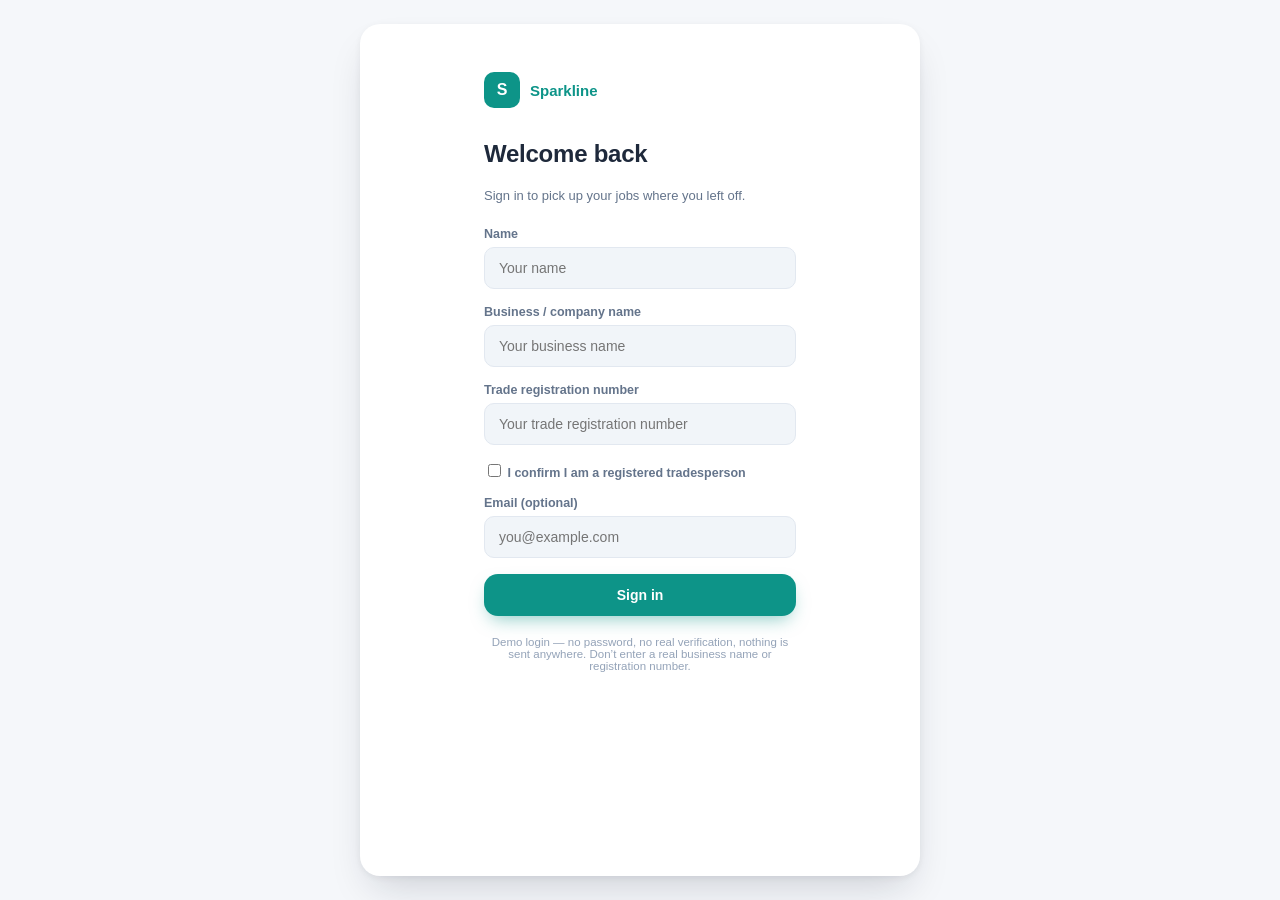
==== draft-v2/index.html @ 27d42b39 "feat: restructure into draft-v1/draft-v2, add signup verification, profile labour rates, and pre-ord" ====
<!DOCTYPE html>
<html lang="en">
<head>
<meta charset="UTF-8" />
<meta name="viewport" content="width=device-width, initial-scale=1.0" />
<title>Sparkline &mdash; Job Estimator</title>
<link rel="stylesheet" href="css/styles.css" />
</head>
<body>

<div class="app-shell">

  <header class="app-header" id="app-header" hidden>
    <span class="app-header-name">Sparkline</span>
    <span class="app-header-user" id="app-header-user"></span>
    <button class="app-header-profile" id="btn-profile" type="button" data-action="go-profile">Profile</button>
    <button class="app-header-logout" id="btn-logout" type="button">Log out</button>
  </header>

  <main id="main">

    <!-- LOGIN -->
    <section id="screen-login" class="screen">
      <div class="login-wrap">
        <div class="brand">
          <div class="brand-mark">S</div>
          <div class="brand-name">Sparkline</div>
        </div>
        <h1 class="screen-title">Welcome back</h1>
        <p class="screen-sub">Sign in to pick up your jobs where you left off.</p>

        <form id="login-form" class="login-form" novalidate>
          <label class="field">
            <span class="field-label">Name</span>
            <input type="text" id="login-name" name="name" placeholder="Your name" autocomplete="name" />
          </label>
          <p class="field-error" id="login-name-error" hidden>Enter your name to continue.</p>

          <label class="field">
            <span class="field-label">Business / company name</span>
            <input type="text" id="login-business-name" name="businessName" placeholder="Your business name" autocomplete="organization" />
          </label>
          <p class="field-error" id="login-business-name-error" hidden>Enter your business name to continue.</p>

          <label class="field">
            <span class="field-label">Trade registration number</span>
            <input type="text" id="login-trade-reg" name="tradeRegNumber" placeholder="Your trade registration number" autocomplete="off" />
          </label>
          <p class="field-error" id="login-trade-reg-error" hidden>Enter your trade registration number to continue.</p>

          <label class="field">
            <span class="field-label"><input type="checkbox" id="login-attest" name="attest" /> I confirm I am a registered tradesperson</span>
          </label>
          <p class="field-error" id="login-attest-error" hidden>Confirm you are a registered tradesperson to continue.</p>

          <label class="field">
            <span class="field-label">Email (optional)</span>
            <input type="email" id="login-email" name="email" placeholder="you@example.com" autocomplete="email" />
          </label>

          <button type="submit" class="btn btn-primary btn-block">Sign in</button>
          <p class="login-note">Demo login &mdash; no password, no real verification, nothing is sent anywhere. Don&rsquo;t enter a real business name or registration number.</p>
        </form>
      </div>
    </section>

    <!-- JOB PICKER / DASHBOARD -->
    <section id="screen-job-picker" class="screen" hidden>
      <div class="topbar">
        <div class="screen-title">Your Jobs</div>
        <div class="screen-sub" id="job-count-sub"></div>
      </div>

      <div id="existing-jobs" class="job-list"></div>

      <div class="picker-section">
        <div class="picker-heading">Start a new job</div>
        <div id="job-presets" class="preset-list"></div>
      </div>
    </section>

    <!-- JOB DETAIL -->
    <section id="screen-job-detail" class="screen" hidden>
      <div class="topbar">
        <button class="back-link" id="btn-back-to-jobs" type="button">&larr; Back to jobs</button>
        <div class="screen-title" id="job-detail-title"></div>
        <div class="screen-sub" id="job-detail-sub"></div>
      </div>

      <div class="stepper" id="job-stepper"></div>
      <div class="stage-caption" id="job-stage-caption"></div>

      <div id="job-detail-body" class="job-detail-body"></div>
    </section>

    <!-- PROFILE -->
    <section id="screen-profile" class="screen" hidden>
      <div class="topbar">
        <button class="back-link" id="btn-back-from-profile" type="button" data-action="leave-profile">&larr; Back</button>
        <div class="screen-title">Profile</div>
        <div class="screen-sub">Your labour rates</div>
      </div>

      <div id="profile-body" class="job-detail-body"></div>
    </section>

  </main>

  <div id="toast" class="toast" hidden></div>

  <div id="confirm-modal" class="confirm-overlay" hidden>
    <div class="confirm-card" role="alertdialog" aria-modal="true" aria-labelledby="confirm-modal-title" aria-describedby="confirm-modal-body">
      <div class="confirm-title" id="confirm-modal-title">Remove material?</div>
      <p class="confirm-body" id="confirm-modal-body"></p>
      <div class="confirm-actions">
        <button type="button" class="btn btn-secondary" id="confirm-modal-cancel" data-action="confirm-remove-cancel">Cancel</button>
        <button type="button" class="btn btn-danger" data-action="confirm-remove-confirm">Remove</button>
      </div>
    </div>
  </div>

</div>

<script src="js/data.js"></script>
<script src="js/state.js"></script>
<script src="js/app.js"></script>
</body>
</html>
---- draft-v2/css/styles.css ----
/* ==========================================================================
   Sparkline — Direction B "Clean / Modern SaaS" tokens
   Ported from bmad/planning-artifacts/ux-designs/.../direction-b-clean-modern.html
   ========================================================================== */

:root {
  --bg: #f5f7fa;
  --surface: #ffffff;
  --surface-alt: #f1f5f9;
  --border: #e2e8f0;
  --ink: #1e293b;
  --ink-dim: #64748b;
  --ink-faint: #94a3b8;
  --accent: #0d9488;
  --accent-dark: #0f766e;
  --accent-soft: #ccfbf1;
  --warn: #d97706;
  --warn-soft: #fef3c7;
  --warn-ink: #92400e;
  --ok: #16a34a;
  --ok-soft: #dcfce7;
  --ok-ink: #15803d;
  --danger: #dc2626;
  --danger-soft: #fee2e2;
  --radius-lg: 20px;
  --radius-md: 16px;
  --radius-sm: 10px;
  --shadow-card: 0 1px 2px rgba(15, 23, 42, 0.04);
  --shadow-elevated: 0 20px 40px -12px rgba(15, 23, 42, 0.18), 0 2px 6px rgba(15, 23, 42, 0.06);
}

* {
  box-sizing: border-box;
}

html,
body {
  margin: 0;
  padding: 0;
  background: var(--bg);
  color: var(--ink);
  font-family: -apple-system, BlinkMacSystemFont, "Segoe UI", Roboto, Helvetica, Arial, sans-serif;
  -webkit-font-smoothing: antialiased;
}

button,
input {
  font-family: inherit;
}

.app-shell {
  max-width: 480px;
  margin: 0 auto;
  min-height: 100vh;
  background: var(--surface);
  display: flex;
  flex-direction: column;
  box-shadow: var(--shadow-elevated);
}

@media (min-width: 720px) {
  .app-shell {
    max-width: 560px;
    margin: 24px auto;
    min-height: calc(100vh - 48px);
    border-radius: var(--radius-lg);
    overflow: hidden;
  }
}

/* ===== Header ===== */
.app-header {
  display: flex;
  align-items: center;
  gap: 12px;
  padding: 14px 20px;
  border-bottom: 1px solid var(--border);
  background: var(--surface);
}
.app-header[hidden] {
  display: none;
}
.app-header-name {
  font-size: 13px;
  font-weight: 700;
  color: var(--accent);
}
.app-header-user {
  flex: 1;
  font-size: 12.5px;
  color: var(--ink-dim);
  overflow: hidden;
  text-overflow: ellipsis;
  white-space: nowrap;
}
.app-header-profile {
  background: none;
  border: none;
  color: var(--accent);
  font-size: 12px;
  font-weight: 600;
  cursor: pointer;
  padding: 4px 0;
}
.app-header-profile:hover {
  text-decoration: underline;
}
.app-header-logout {
  background: none;
  border: none;
  color: var(--ink-faint);
  font-size: 12px;
  font-weight: 600;
  cursor: pointer;
  padding: 4px 0;
}
.app-header-logout:hover {
  color: var(--ink-dim);
}

/* ===== Layout ===== */
main {
  flex: 1;
  display: flex;
  flex-direction: column;
}
.screen {
  display: flex;
  flex-direction: column;
  flex: 1;
}
.screen[hidden] {
  display: none;
}

.topbar {
  padding: 20px 20px 14px;
}
.screen-title {
  font-size: 24px;
  font-weight: 700;
  letter-spacing: -0.01em;
}
.screen-sub {
  font-size: 13px;
  color: var(--ink-dim);
  margin-top: 4px;
}

/* ===== Login ===== */
.login-wrap {
  padding: 48px 24px;
  max-width: 360px;
  margin: 0 auto;
  width: 100%;
}
.brand {
  display: flex;
  align-items: center;
  gap: 10px;
  margin-bottom: 32px;
}
.brand-mark {
  width: 36px;
  height: 36px;
  border-radius: 10px;
  background: var(--accent);
  color: #fff;
  display: flex;
  align-items: center;
  justify-content: center;
  font-weight: 800;
  font-size: 16px;
}
.brand-name {
  font-size: 15px;
  font-weight: 700;
  color: var(--accent);
}
.login-form {
  margin-top: 24px;
  display: flex;
  flex-direction: column;
  gap: 16px;
}
.field {
  display: flex;
  flex-direction: column;
  gap: 6px;
}
.field-label {
  font-size: 12.5px;
  font-weight: 600;
  color: var(--ink-dim);
}
.field input,
.field select {
  background: var(--surface-alt);
  border: 1px solid var(--border);
  border-radius: var(--radius-sm);
  padding: 12px 14px;
  font-size: 14px;
  color: var(--ink);
}
.field input:focus,
.field select:focus {
  outline: 2px solid var(--accent);
  outline-offset: -1px;
}
.field-error {
  margin-top: -10px;
  font-size: 12.5px;
  color: var(--danger);
  font-weight: 600;
}
.field-error[hidden] {
  display: none;
}
.login-note {
  font-size: 11.5px;
  color: var(--ink-faint);
  text-align: center;
  margin-top: 4px;
}

/* ===== Buttons ===== */
.btn {
  font-weight: 600;
  font-size: 14px;
  border-radius: 14px;
  padding: 13px 18px;
  border: none;
  cursor: pointer;
  text-align: center;
}
.btn-block {
  width: 100%;
}
.btn-primary {
  background: var(--accent);
  color: #fff;
  box-shadow: 0 8px 18px -6px rgba(13, 148, 136, 0.5);
}
.btn-primary:hover:not(:disabled) {
  background: var(--accent-dark);
}
.btn-primary:disabled {
  background: var(--border);
  color: var(--ink-faint);
  box-shadow: none;
  cursor: not-allowed;
}
.btn-secondary {
  background: var(--surface-alt);
  color: var(--ink);
  border: 1px solid var(--border);
}
.btn-secondary:hover {
  background: var(--border);
}
.btn-danger {
  background: var(--danger);
  color: #fff;
  box-shadow: 0 8px 18px -6px rgba(220, 38, 38, 0.5);
}
.btn-danger:hover {
  background: #b91c1c;
}

/* ===== Job picker / dashboard ===== */
#job-count-sub {
  min-height: 1em;
}
.job-list {
  padding: 4px 16px 8px;
  display: flex;
  flex-direction: column;
  gap: 12px;
  background: var(--surface-alt);
}
.job-list:empty {
  padding: 0;
}
.job-card {
  background: var(--surface);
  border: 1px solid var(--border);
  border-radius: var(--radius-md);
  padding: 16px;
  box-shadow: var(--shadow-card);
  cursor: pointer;
  text-align: left;
  width: 100%;
}
.job-card:hover {
  border-color: var(--accent);
}
.job-card-top {
  display: flex;
  align-items: flex-start;
  justify-content: space-between;
  gap: 10px;
}
.job-addr {
  font-size: 15px;
  font-weight: 700;
  line-height: 1.3;
}
.job-type {
  font-size: 12.5px;
  color: var(--ink-dim);
  margin-top: 2px;
}
.job-meta {
  display: flex;
  justify-content: space-between;
  margin-top: 12px;
  font-size: 12px;
  color: var(--ink-faint);
}

/* Per-card status badge — "Active" statuses (everything before invoice)
   get the accent treatment, the terminal `invoice` status gets the "done"
   treatment, matching the Active/Completed dashboard section split. */
.status-badge {
  font-size: 11px;
  font-weight: 700;
  padding: 3px 9px;
  border-radius: 999px;
  white-space: nowrap;
  flex-shrink: 0;
}
.status-badge-active {
  color: var(--accent-dark);
  background: var(--accent-soft);
}
.status-badge-done {
  color: var(--ok-ink);
  background: var(--ok-soft);
}

/* Dashboard section headings ("Active" / "Completed") — a section with
   zero jobs simply isn't rendered, so its heading disappears too. */
.job-section-heading {
  font-size: 12px;
  font-weight: 700;
  text-transform: uppercase;
  letter-spacing: 0.04em;
  color: var(--ink-faint);
  padding: 4px 4px 0;
}
.job-section-count {
  font-weight: 600;
}

.picker-section {
  padding: 18px 16px 24px;
}
.picker-heading {
  font-size: 13px;
  font-weight: 700;
  color: var(--ink-dim);
  margin-bottom: 10px;
  padding: 0 4px;
}
.preset-list {
  display: flex;
  flex-direction: column;
  gap: 10px;
}
.preset-card {
  background: var(--surface);
  border: 1.5px solid var(--border);
  border-radius: var(--radius-md);
  padding: 14px 16px;
  text-align: left;
  cursor: pointer;
  display: flex;
  flex-direction: column;
  gap: 3px;
}
.preset-card:hover {
  border-color: var(--accent);
  background: var(--accent-soft);
}
.preset-title {
  font-size: 14.5px;
  font-weight: 700;
}
.preset-desc {
  font-size: 12.5px;
  color: var(--ink-dim);
}
.preset-meta {
  font-size: 11.5px;
  color: var(--ink-faint);
  margin-top: 4px;
}

/* ===== Stepper ===== */
.stepper {
  display: flex;
  align-items: center;
  padding: 0 20px;
  margin-top: 6px;
}
.step-dot {
  width: 9px;
  height: 9px;
  border-radius: 50%;
  background: var(--border);
  flex-shrink: 0;
}
.step-dot.filled {
  background: var(--accent);
}
.step-dot.done {
  background: var(--ok);
}
.step-line {
  flex: 1;
  height: 2px;
  background: var(--border);
}
.step-line.filled {
  background: var(--accent);
}
.step-line.done {
  background: var(--ok);
}
.stage-caption {
  margin: 10px 20px 4px;
  font-size: 12px;
  font-weight: 600;
  color: var(--accent);
  background: var(--accent-soft);
  display: inline-block;
  padding: 3px 10px;
  border-radius: 999px;
}

.back-link {
  background: none;
  border: none;
  color: var(--accent);
  font-size: 12px;
  font-weight: 600;
  padding: 0 0 8px;
  cursor: pointer;
}

.job-detail-body {
  flex: 1;
  display: flex;
  flex-direction: column;
  padding-bottom: 24px;
}

#profile-body {
  display: flex;
  flex-direction: column;
  gap: 16px;
  padding: 16px;
}

/* ===== Materials list ===== */
.mat-list {
  padding: 12px 16px 8px;
  display: flex;
  flex-direction: column;
  gap: 10px;
}
.mat-row {
  background: var(--surface);
  border: 1px solid var(--border);
  border-radius: 14px;
  padding: 14px;
}
.mat-row.delivered {
  background: #f0fdf4;
  border-color: #bbf7d0;
}
.mat-top {
  display: flex;
  justify-content: space-between;
  align-items: flex-start;
  gap: 10px;
}
.mat-left {
  display: flex;
  gap: 10px;
  align-items: flex-start;
  min-width: 0;
}
.checkbox {
  width: 20px;
  height: 20px;
  border-radius: 6px;
  border: 2px solid #cbd5e1;
  flex-shrink: 0;
  margin-top: 1px;
}
.checkbox.checked {
  background: var(--ok);
  border-color: var(--ok);
  color: #fff;
  font-size: 13px;
  font-weight: 800;
  display: flex;
  align-items: center;
  justify-content: center;
}
.mat-name {
  font-size: 14px;
  font-weight: 600;
  line-height: 1.3;
}
.mat-row.delivered .mat-name {
  color: var(--ok);
}
.mat-unit {
  font-size: 11.5px;
  color: var(--ink-faint);
  margin-top: 2px;
}
.qty-box {
  display: flex;
  align-items: center;
  background: var(--surface-alt);
  border-radius: 10px;
  flex-shrink: 0;
}
.qty-box button {
  width: 28px;
  height: 28px;
  background: transparent;
  border: none;
  color: var(--accent);
  font-size: 15px;
  font-weight: 700;
  font-family: inherit;
  cursor: pointer;
}
.qty-box button:disabled {
  color: var(--ink-faint);
  cursor: not-allowed;
}
.qty-box input {
  width: 40px;
  height: 28px;
  text-align: center;
  background: transparent;
  border: none;
  font-weight: 700;
  font-size: 13px;
  color: var(--ink);
}
.mat-remove {
  background: var(--danger-soft);
  border: 1px solid transparent;
  color: var(--danger);
  font-size: 12px;
  font-weight: 700;
  cursor: pointer;
  padding: 5px 10px;
  border-radius: 8px;
  margin-top: 6px;
}
.mat-remove:hover {
  background: var(--danger);
  color: #fff;
}
.mat-remove:disabled {
  background: none;
  border-color: var(--border);
  color: var(--ink-faint);
  cursor: not-allowed;
}

.wholesaler-row {
  margin-top: 12px;
  padding-left: 30px;
  display: flex;
  align-items: center;
  justify-content: space-between;
  gap: 8px;
  flex-wrap: wrap;
}
.chip {
  background: var(--surface-alt);
  border-radius: 999px;
  padding: 5px 10px;
  font-size: 11.5px;
  font-weight: 600;
  color: #475569;
  display: flex;
  align-items: center;
  gap: 6px;
}
.chip .dot {
  width: 6px;
  height: 6px;
  border-radius: 50%;
  background: var(--ok);
  flex-shrink: 0;
}
.chip .dot.warn {
  background: var(--warn);
}
.chip.ok {
  background: var(--ok-soft);
  color: var(--ok-ink);
}
.chip.unassigned {
  background: var(--warn-soft);
  color: var(--warn-ink);
}
.change-link {
  font-size: 12px;
  font-weight: 600;
  color: var(--accent);
  background: none;
  border: none;
  cursor: pointer;
  padding: 0;
}

.wholesaler-options {
  margin-top: 12px;
  padding-left: 30px;
  display: flex;
  flex-direction: column;
  gap: 6px;
}
.wholesaler-option {
  display: flex;
  align-items: center;
  justify-content: space-between;
  gap: 10px;
  background: var(--surface-alt);
  border: 1.5px solid transparent;
  border-radius: 10px;
  padding: 8px 10px;
  cursor: pointer;
  font-size: 12.5px;
}
.wholesaler-option.selected {
  border-color: var(--accent);
  background: var(--accent-soft);
}
.wholesaler-option-name {
  font-weight: 600;
}
.wholesaler-option-meta {
  color: var(--ink-dim);
  font-size: 11.5px;
}
.wholesaler-option-price {
  font-weight: 700;
  flex-shrink: 0;
}

.add-item {
  margin: 6px 16px 6px;
  border: 1.5px dashed #cbd5e1;
  background: none;
  color: var(--ink-dim);
  text-align: center;
  padding: 13px;
  font-weight: 600;
  font-size: 13px;
  border-radius: 14px;
  cursor: pointer;
  width: calc(100% - 32px);
}
.add-item:hover {
  border-color: var(--accent);
  color: var(--accent);
}

.add-item-form {
  margin: 6px 16px;
  background: var(--surface-alt);
  border-radius: 14px;
  padding: 14px;
  display: flex;
  flex-direction: column;
  gap: 10px;
}
.add-item-form-actions {
  display: flex;
  gap: 10px;
}
.add-item-form-actions .btn {
  flex: 1;
}

/* ===== Add-material search picker ===== */
.search-input {
  background: var(--surface);
  border: 1px solid var(--border);
  border-radius: var(--radius-sm);
  padding: 12px 14px;
  font-size: 14px;
  color: var(--ink);
  width: 100%;
}
.search-input:focus {
  outline: 2px solid var(--accent);
  outline-offset: -1px;
}
.material-results {
  display: flex;
  flex-direction: column;
  gap: 6px;
  max-height: 260px;
  overflow-y: auto;
}
.material-result {
  display: flex;
  flex-direction: column;
  gap: 2px;
  background: var(--surface);
  border: 1px solid var(--border);
  border-radius: 10px;
  padding: 10px 12px;
  text-align: left;
  cursor: pointer;
  width: 100%;
}
.material-result:hover,
.material-result.highlighted {
  border-color: var(--accent);
  background: var(--accent-soft);
}
.material-result-name {
  font-size: 13.5px;
  font-weight: 600;
}
.material-result-meta {
  font-size: 11.5px;
  color: var(--ink-dim);
  margin-top: 1px;
}
.material-results-empty {
  padding: 10px 4px 2px;
  font-size: 12.5px;
  color: var(--ink-faint);
  text-align: center;
}

.inline-note {
  margin: 4px 16px 0;
  font-size: 12px;
  color: var(--ink-faint);
}
.inline-error {
  margin: 8px 16px 0;
  font-size: 12.5px;
  font-weight: 600;
  color: var(--danger);
  background: var(--danger-soft);
  padding: 8px 12px;
  border-radius: 10px;
}
.inline-error[hidden] {
  display: none;
}

.summary-card {
  margin: 14px 16px 4px;
  background: var(--surface-alt);
  border-radius: var(--radius-md);
  padding: 16px;
  display: flex;
  justify-content: space-between;
  align-items: baseline;
}
.summary-label {
  font-size: 13px;
  font-weight: 600;
  color: var(--ink-dim);
}
.summary-value {
  font-size: 20px;
  font-weight: 700;
}

.action-bar {
  margin: 18px 16px 4px;
  display: flex;
  flex-direction: column;
  gap: 10px;
}

/* ===== Simple status screens (job-started, delivered, completed) ===== */
.status-panel {
  margin: 12px 16px;
  background: var(--surface-alt);
  border-radius: var(--radius-md);
  padding: 22px 18px;
  text-align: center;
}
.status-panel-icon {
  width: 48px;
  height: 48px;
  border-radius: 50%;
  background: var(--accent-soft);
  color: var(--accent);
  display: flex;
  align-items: center;
  justify-content: center;
  font-size: 22px;
  font-weight: 800;
  margin: 0 auto 12px;
}
.status-panel.ok .status-panel-icon {
  background: var(--ok-soft);
  color: var(--ok);
}
.status-panel-title {
  font-size: 15px;
  font-weight: 700;
}
.status-panel-sub {
  font-size: 13px;
  color: var(--ink-dim);
  margin-top: 4px;
}

/* ===== Invoice ===== */
.invoice-card {
  margin: 12px 16px;
  background: var(--surface);
  border: 1px solid var(--border);
  border-radius: var(--radius-md);
  padding: 18px;
}
.invoice-header {
  display: flex;
  justify-content: space-between;
  align-items: flex-start;
  border-bottom: 1px solid var(--border);
  padding-bottom: 14px;
  margin-bottom: 14px;
}
.invoice-job {
  font-size: 14px;
  font-weight: 700;
}
.invoice-job-sub {
  font-size: 12px;
  color: var(--ink-dim);
  margin-top: 2px;
}
.invoice-meta-row {
  display: flex;
  justify-content: space-between;
  gap: 10px;
  font-size: 11.5px;
  color: var(--ink-faint);
  margin: -6px 0 14px;
}
.invoice-footer {
  margin-top: 16px;
  padding-top: 12px;
  border-top: 1px solid var(--border);
  font-size: 11px;
  color: var(--ink-faint);
  text-align: center;
}
.invoice-badge {
  font-size: 11px;
  font-weight: 700;
  color: var(--ok-ink);
  background: var(--ok-soft);
  padding: 3px 9px;
  border-radius: 999px;
  white-space: nowrap;
}
.invoice-badge.badge-estimate {
  color: var(--warn-ink);
  background: var(--warn-soft);
}

.toggle-row {
  display: flex;
  align-items: center;
  justify-content: space-between;
  gap: 10px;
  padding: 10px 12px;
  background: var(--surface-alt);
  border-radius: 12px;
  margin-bottom: 14px;
}
.toggle-label {
  font-size: 13px;
  font-weight: 600;
}
.toggle-sub {
  font-size: 11.5px;
  color: var(--ink-dim);
}
.switch {
  position: relative;
  width: 42px;
  height: 24px;
  flex-shrink: 0;
}
.switch input {
  opacity: 0;
  width: 0;
  height: 0;
}
.switch-track {
  position: absolute;
  inset: 0;
  background: var(--border);
  border-radius: 999px;
  cursor: pointer;
  transition: background 0.15s ease;
}
.switch-track::before {
  content: "";
  position: absolute;
  width: 18px;
  height: 18px;
  left: 3px;
  top: 3px;
  background: #fff;
  border-radius: 50%;
  transition: transform 0.15s ease;
  box-shadow: 0 1px 3px rgba(15, 23, 42, 0.3);
}
.switch input:checked + .switch-track {
  background: var(--accent);
}
.switch input:checked + .switch-track::before {
  transform: translateX(18px);
}

.line-item {
  display: flex;
  justify-content: space-between;
  gap: 10px;
  font-size: 13px;
  padding: 6px 0;
}
.line-item-name {
  color: var(--ink);
}
.line-item-qty {
  color: var(--ink-faint);
  font-size: 11.5px;
}
.line-item-value {
  font-weight: 600;
  flex-shrink: 0;
}
.line-item.muted {
  color: var(--ink-faint);
  text-decoration: line-through;
}
.line-section-label {
  font-size: 11px;
  font-weight: 700;
  text-transform: uppercase;
  letter-spacing: 0.03em;
  color: var(--ink-faint);
  margin: 14px 0 4px;
}
.invoice-totals {
  margin-top: 14px;
  border-top: 1px dashed var(--border);
  padding-top: 12px;
  display: flex;
  flex-direction: column;
  gap: 6px;
}
.invoice-totals .line-item.grand {
  font-size: 16px;
  font-weight: 800;
  border-top: 1px solid var(--border);
  padding-top: 10px;
  margin-top: 4px;
}

/* ===== Toast ===== */
.toast {
  position: fixed;
  left: 50%;
  bottom: 24px;
  transform: translateX(-50%);
  background: var(--ink);
  color: #fff;
  padding: 12px 20px;
  border-radius: 999px;
  font-size: 13px;
  font-weight: 600;
  box-shadow: 0 10px 24px rgba(15, 23, 42, 0.3);
  z-index: 50;
  max-width: 90%;
  text-align: center;
}
.toast[hidden] {
  display: none;
}
.toast.ok {
  background: var(--ok);
}

/* ===== Confirm modal ===== */
.confirm-overlay {
  position: fixed;
  inset: 0;
  background: rgba(15, 23, 42, 0.55);
  display: flex;
  align-items: center;
  justify-content: center;
  padding: 20px;
  z-index: 60;
}
.confirm-overlay[hidden] {
  display: none;
}
.confirm-card {
  background: var(--surface);
  border-radius: var(--radius-lg);
  padding: 24px 20px;
  max-width: 340px;
  width: 100%;
  box-shadow: var(--shadow-elevated);
}
.confirm-title {
  font-size: 16px;
  font-weight: 800;
  color: var(--ink);
  margin-bottom: 8px;
}
.confirm-body {
  font-size: 13.5px;
  color: var(--ink-dim);
  line-height: 1.5;
  margin: 0 0 20px;
}
.confirm-actions {
  display: flex;
  gap: 10px;
}
.confirm-actions .btn {
  flex: 1;
  padding: 11px 14px;
}

.checkoff-note {
  padding: 10px 16px 4px;
  font-size: 12px;
  color: var(--ink-faint);
  text-align: center;
}

.empty-state {
  padding: 24px 16px;
  text-align: center;
  color: var(--ink-faint);
  font-size: 13px;
}
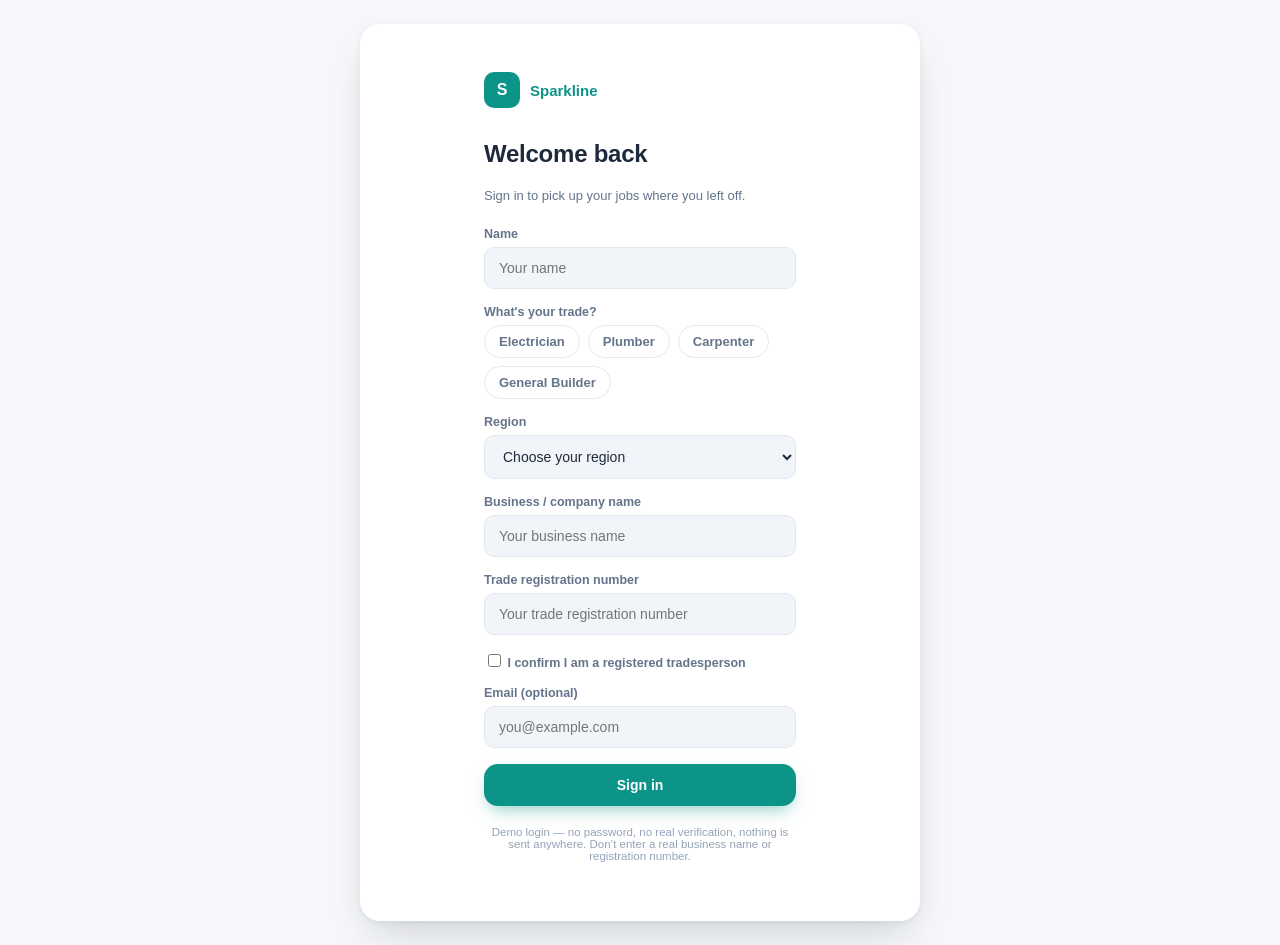
==== commit 98d5ed22: "feat: multi-trade signup, cancel-job, and profile overhaul (labour presets, editable identity, job l" ====
--- a/draft-v2/index.html
+++ b/draft-v2/index.html
@@ -35,6 +35,31 @@
             <input type="text" id="login-name" name="name" placeholder="Your name" autocomplete="name" />
           </label>
           <p class="field-error" id="login-name-error" hidden>Enter your name to continue.</p>
+
+          <div class="field">
+            <span class="field-label">What's your trade?</span>
+            <div class="trade-group" id="login-trade-group">
+              <button type="button" class="trade-chip" data-action="select-trade" data-trade="electrician">Electrician</button>
+              <button type="button" class="trade-chip" data-action="select-trade" data-trade="plumber">Plumber</button>
+              <button type="button" class="trade-chip" data-action="select-trade" data-trade="carpenter">Carpenter</button>
+              <button type="button" class="trade-chip" data-action="select-trade" data-trade="general-builder">General Builder</button>
+            </div>
+            <input type="hidden" id="login-trade" name="trade" value="" />
+          </div>
+          <p class="field-error" id="login-trade-error" hidden>Choose your trade to continue.</p>
+
+          <label class="field">
+            <span class="field-label">Region</span>
+            <select id="login-region" name="region">
+              <option value="">Choose your region</option>
+              <option value="dublin">Dublin</option>
+              <option value="cork">Cork</option>
+              <option value="galway">Galway</option>
+              <option value="limerick">Limerick</option>
+              <option value="other">Other / Rest of Ireland</option>
+            </select>
+          </label>
+          <p class="field-error" id="login-region-error" hidden>Choose your region to continue.</p>
 
           <label class="field">
             <span class="field-label">Business / company name</span>
@@ -114,7 +139,7 @@
       <p class="confirm-body" id="confirm-modal-body"></p>
       <div class="confirm-actions">
         <button type="button" class="btn btn-secondary" id="confirm-modal-cancel" data-action="confirm-remove-cancel">Cancel</button>
-        <button type="button" class="btn btn-danger" data-action="confirm-remove-confirm">Remove</button>
+        <button type="button" class="btn btn-danger" id="confirm-modal-confirm" data-action="confirm-remove-confirm">Remove</button>
       </div>
     </div>
   </div>
--- a/draft-v2/css/styles.css
+++ b/draft-v2/css/styles.css
@@ -193,6 +193,26 @@
   font-weight: 600;
   color: var(--ink-dim);
 }
+.trade-group {
+  display: flex;
+  flex-wrap: wrap;
+  gap: 8px;
+}
+.trade-chip {
+  border: 1.5px solid var(--border);
+  border-radius: 999px;
+  padding: 8px 14px;
+  font-size: 13px;
+  font-weight: 600;
+  color: var(--ink-dim);
+  background: var(--surface);
+  cursor: pointer;
+}
+.trade-chip.selected {
+  background: var(--accent-soft);
+  border-color: var(--accent);
+  color: var(--accent-dark);
+}
 .field input,
 .field select {
   background: var(--surface-alt);
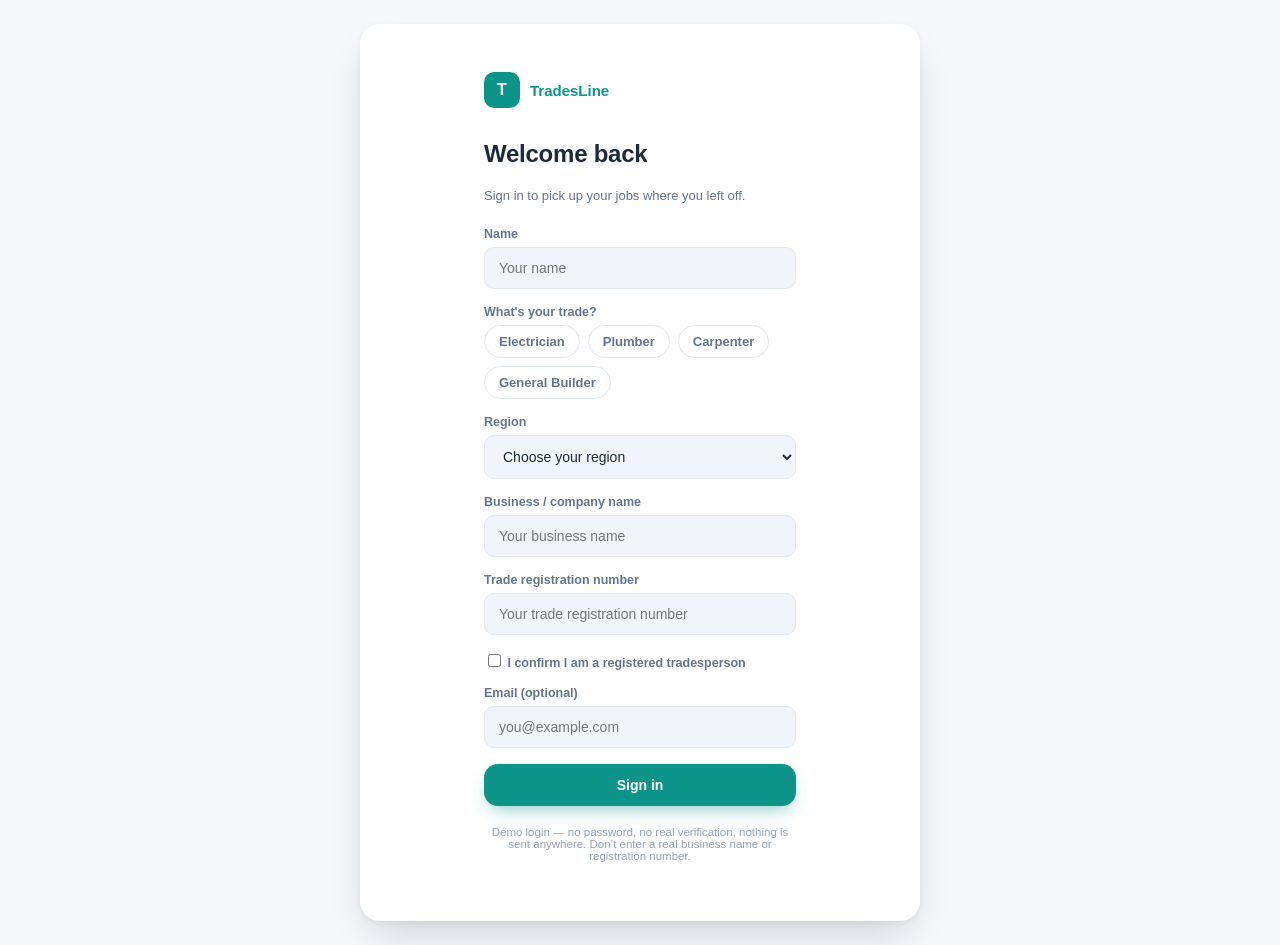
==== commit afa2dfd8: "feat: rebrand to TradesLine, fix remove-button alignment, add dev-only color-scheme preview, materia" ====
--- a/draft-v2/index.html
+++ b/draft-v2/index.html
@@ -3,7 +3,7 @@
 <head>
 <meta charset="UTF-8" />
 <meta name="viewport" content="width=device-width, initial-scale=1.0" />
-<title>Sparkline &mdash; Job Estimator</title>
+<title>TradesLine &mdash; Job Estimator</title>
 <link rel="stylesheet" href="css/styles.css" />
 </head>
 <body>
@@ -11,7 +11,7 @@
 <div class="app-shell">
 
   <header class="app-header" id="app-header" hidden>
-    <span class="app-header-name">Sparkline</span>
+    <span class="app-header-name">TradesLine</span>
     <span class="app-header-user" id="app-header-user"></span>
     <button class="app-header-profile" id="btn-profile" type="button" data-action="go-profile">Profile</button>
     <button class="app-header-logout" id="btn-logout" type="button">Log out</button>
@@ -23,8 +23,8 @@
     <section id="screen-login" class="screen">
       <div class="login-wrap">
         <div class="brand">
-          <div class="brand-mark">S</div>
-          <div class="brand-name">Sparkline</div>
+          <div class="brand-mark">T</div>
+          <div class="brand-name">TradesLine</div>
         </div>
         <h1 class="screen-title">Welcome back</h1>
         <p class="screen-sub">Sign in to pick up your jobs where you left off.</p>
--- a/draft-v2/css/styles.css
+++ b/draft-v2/css/styles.css
@@ -1,5 +1,5 @@
 /* ==========================================================================
-   Sparkline — Direction B "Clean / Modern SaaS" tokens
+   TradesLine — Direction B "Clean / Modern SaaS" tokens
    Ported from bmad/planning-artifacts/ux-designs/.../direction-b-clean-modern.html
    ========================================================================== */
 
@@ -22,11 +22,35 @@
   --ok-ink: #15803d;
   --danger: #dc2626;
   --danger-soft: #fee2e2;
+
   --radius-lg: 20px;
   --radius-md: 16px;
   --radius-sm: 10px;
   --shadow-card: 0 1px 2px rgba(15, 23, 42, 0.04);
   --shadow-elevated: 0 20px 40px -12px rgba(15, 23, 42, 0.18), 0 2px 6px rgba(15, 23, 42, 0.06);
+}
+
+/* ==========================================================================
+   Color-scheme preview only — swaps just the accent trio, never shipped
+   as user-facing UI. Toggled via the ?preview-themes=1 dev switcher in
+   app.js (init()); has no effect otherwise. Remove this block (and the
+   switcher in app.js) once a scheme is picked, or fold the chosen values
+   into :root above and delete the rest.
+   ========================================================================== */
+body.theme-blue {
+  --accent: #2563eb;
+  --accent-dark: #1d4ed8;
+  --accent-soft: #dbeafe;
+}
+body.theme-indigo {
+  --accent: #4f46e5;
+  --accent-dark: #4338ca;
+  --accent-soft: #e0e7ff;
+}
+body.theme-rust {
+  --accent: #9a3412;
+  --accent-dark: #7c2d12;
+  --accent-soft: #ffedd5;
 }
 
 * {
@@ -214,7 +238,8 @@
   color: var(--accent-dark);
 }
 .field input,
-.field select {
+.field select,
+.warehouse-add-row input {
   background: var(--surface-alt);
   border: 1px solid var(--border);
   border-radius: var(--radius-sm);
@@ -223,9 +248,27 @@
   color: var(--ink);
 }
 .field input:focus,
-.field select:focus {
+.field select:focus,
+.warehouse-add-row input:focus {
   outline: 2px solid var(--accent);
   outline-offset: -1px;
+}
+.warehouse-add-row {
+  display: flex;
+  flex-wrap: wrap;
+  gap: 8px;
+  align-items: center;
+}
+.warehouse-add-row input#warehouse-add-name {
+  flex: 2;
+  min-width: 120px;
+}
+.warehouse-add-row input#warehouse-add-qty {
+  flex: 0 0 70px;
+}
+.warehouse-add-row input#warehouse-add-note {
+  flex: 2;
+  min-width: 120px;
 }
 .field-error {
   margin-top: -10px;
@@ -573,6 +616,11 @@
   font-weight: 700;
   font-size: 13px;
   color: var(--ink);
+}
+.mat-actions {
+  display: flex;
+  flex-direction: column;
+  align-items: flex-end;
 }
 .mat-remove {
   background: var(--danger-soft);
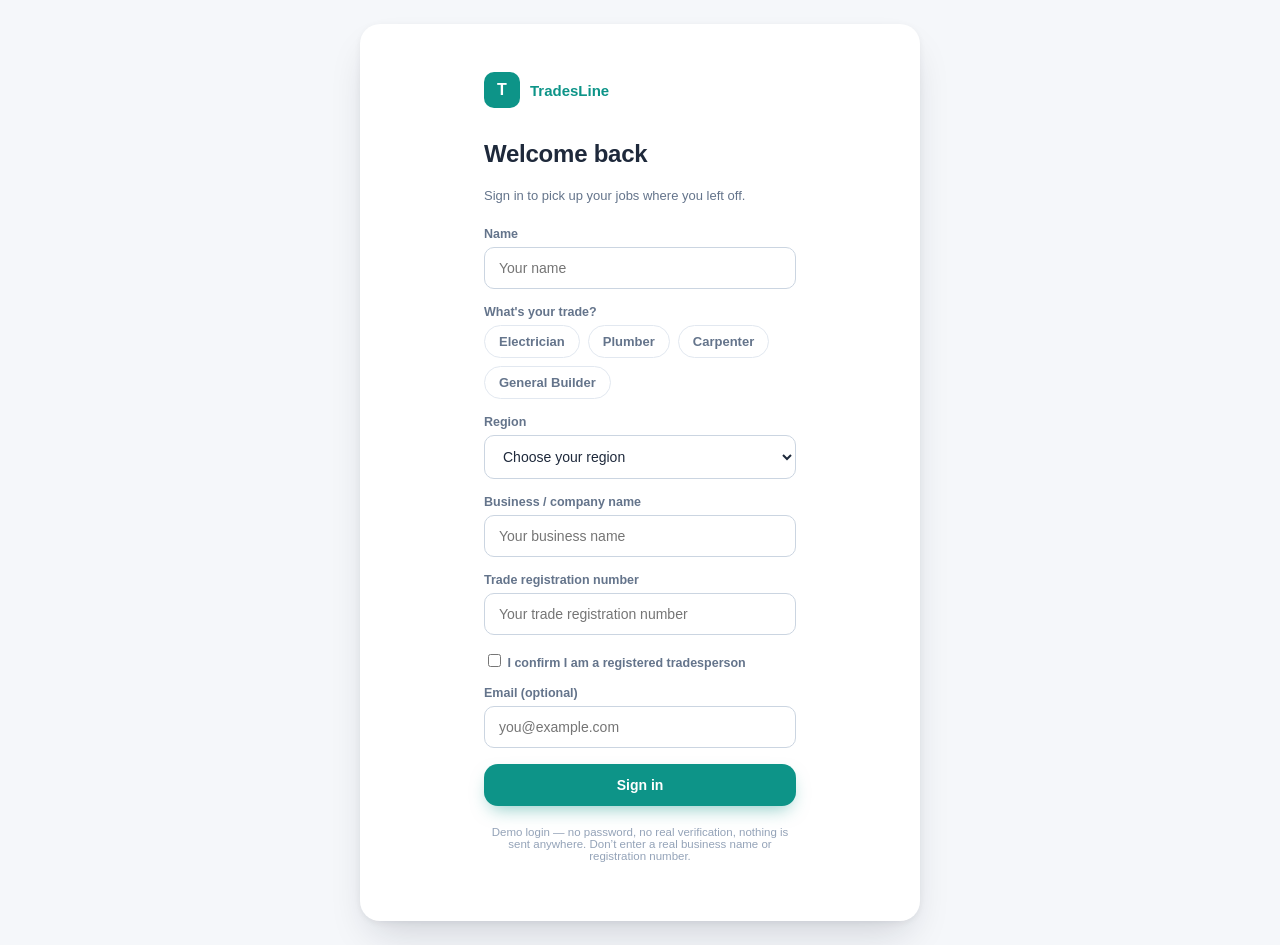
==== commit eb56e960: "Draft v2: restructure job-start flow, cancel-job placement, warehouse/mobile cleanup - New pre-creat" ====
--- a/draft-v2/index.html
+++ b/draft-v2/index.html
@@ -100,8 +100,19 @@
 
       <div class="picker-section">
         <div class="picker-heading">Start a new job</div>
-        <div id="job-presets" class="preset-list"></div>
+        <button type="button" class="btn btn-primary btn-block" data-action="go-new-job">+ Start a Job</button>
       </div>
+    </section>
+
+    <!-- NEW JOB INTAKE -->
+    <section id="screen-new-job" class="screen" hidden>
+      <div class="topbar">
+        <button class="back-link" id="btn-back-from-new-job" type="button" data-action="leave-new-job">&larr; Back to jobs</button>
+        <div class="screen-title">New Job</div>
+        <div class="screen-sub">Customer &amp; job details</div>
+      </div>
+
+      <div id="new-job-body" class="job-detail-body"></div>
     </section>
 
     <!-- JOB DETAIL -->
@@ -109,6 +120,7 @@
       <div class="topbar">
         <button class="back-link" id="btn-back-to-jobs" type="button">&larr; Back to jobs</button>
         <div class="screen-title" id="job-detail-title"></div>
+        <div class="screen-sub" id="job-detail-customer"></div>
         <div class="screen-sub" id="job-detail-sub"></div>
       </div>
 
--- a/draft-v2/css/styles.css
+++ b/draft-v2/css/styles.css
@@ -8,6 +8,7 @@
   --surface: #ffffff;
   --surface-alt: #f1f5f9;
   --border: #e2e8f0;
+  --border-strong: #cbd5e1;
   --ink: #1e293b;
   --ink-dim: #64748b;
   --ink-faint: #94a3b8;
@@ -239,16 +240,32 @@
 }
 .field input,
 .field select,
+.field textarea,
 .warehouse-add-row input {
-  background: var(--surface-alt);
-  border: 1px solid var(--border);
+  background: var(--surface);
+  border: 1px solid var(--border-strong);
   border-radius: var(--radius-sm);
   padding: 12px 14px;
   font-size: 14px;
   color: var(--ink);
+  font-family: inherit;
+}
+.field input:disabled,
+.field select:disabled,
+.field textarea:disabled,
+.warehouse-add-row input:disabled {
+  background: var(--surface-alt);
+  border-color: var(--border);
+  color: var(--ink-faint);
+  cursor: not-allowed;
+}
+.field textarea {
+  min-height: 72px;
+  resize: vertical;
 }
 .field input:focus,
 .field select:focus,
+.field textarea:focus,
 .warehouse-add-row input:focus {
   outline: 2px solid var(--accent);
   outline-offset: -1px;
@@ -259,16 +276,9 @@
   gap: 8px;
   align-items: center;
 }
-.warehouse-add-row input#warehouse-add-name {
-  flex: 2;
-  min-width: 120px;
-}
-.warehouse-add-row input#warehouse-add-qty {
-  flex: 0 0 70px;
-}
-.warehouse-add-row input#warehouse-add-note {
-  flex: 2;
-  min-width: 120px;
+.warehouse-add-row input {
+  flex: 1;
+  min-width: 100px;
 }
 .field-error {
   margin-top: -10px;
@@ -395,6 +405,10 @@
 .status-badge-active {
   color: var(--accent-dark);
   background: var(--accent-soft);
+}
+.status-badge-warn {
+  color: var(--warn-ink);
+  background: var(--warn-soft);
 }
 .status-badge-done {
   color: var(--ok-ink);
@@ -561,6 +575,12 @@
   border: 2px solid #cbd5e1;
   flex-shrink: 0;
   margin-top: 1px;
+  background: none;
+  padding: 0;
+  font-family: inherit;
+}
+button.checkbox {
+  cursor: pointer;
 }
 .checkbox.checked {
   background: var(--ok);
@@ -571,6 +591,13 @@
   display: flex;
   align-items: center;
   justify-content: center;
+}
+.contact-log {
+  font-size: 11px;
+  color: var(--ink-faint);
+  margin-top: 6px;
+  padding-top: 6px;
+  border-top: 1px dashed var(--border);
 }
 .mat-name {
   font-size: 14px;
@@ -621,6 +648,7 @@
   display: flex;
   flex-direction: column;
   align-items: flex-end;
+  gap: 6px;
 }
 .mat-remove {
   background: var(--danger-soft);
@@ -631,7 +659,6 @@
   cursor: pointer;
   padding: 5px 10px;
   border-radius: 8px;
-  margin-top: 6px;
 }
 .mat-remove:hover {
   background: var(--danger);
@@ -765,7 +792,7 @@
 /* ===== Add-material search picker ===== */
 .search-input {
   background: var(--surface);
-  border: 1px solid var(--border);
+  border: 1px solid var(--border-strong);
   border-radius: var(--radius-sm);
   padding: 12px 14px;
   font-size: 14px;
@@ -935,6 +962,12 @@
   font-size: 11px;
   color: var(--ink-faint);
   text-align: center;
+}
+.invoice-notes {
+  font-size: 12.5px;
+  color: var(--ink-dim);
+  white-space: pre-wrap;
+  margin: 4px 0 0;
 }
 .invoice-badge {
   font-size: 11px;
@@ -1132,3 +1165,32 @@
   color: var(--ink-faint);
   font-size: 13px;
 }
+
+/* ==========================================================================
+   Print (Download PDF) — only the invoice/estimate card should print;
+   everything else (nav, stepper, toggles, action buttons) is app chrome.
+   Triggered by window.print() from the "Download PDF" button; the user
+   picks "Save as PDF" in the browser's own print dialog.
+   ========================================================================== */
+@media print {
+  .app-header,
+  .topbar,
+  .stepper,
+  .stage-caption,
+  .back-link,
+  [data-no-print] {
+    display: none !important;
+  }
+  body {
+    background: #fff;
+  }
+  .app-shell {
+    box-shadow: none;
+    max-width: none;
+  }
+  .invoice-card {
+    border: none;
+    box-shadow: none;
+    margin: 0;
+  }
+}
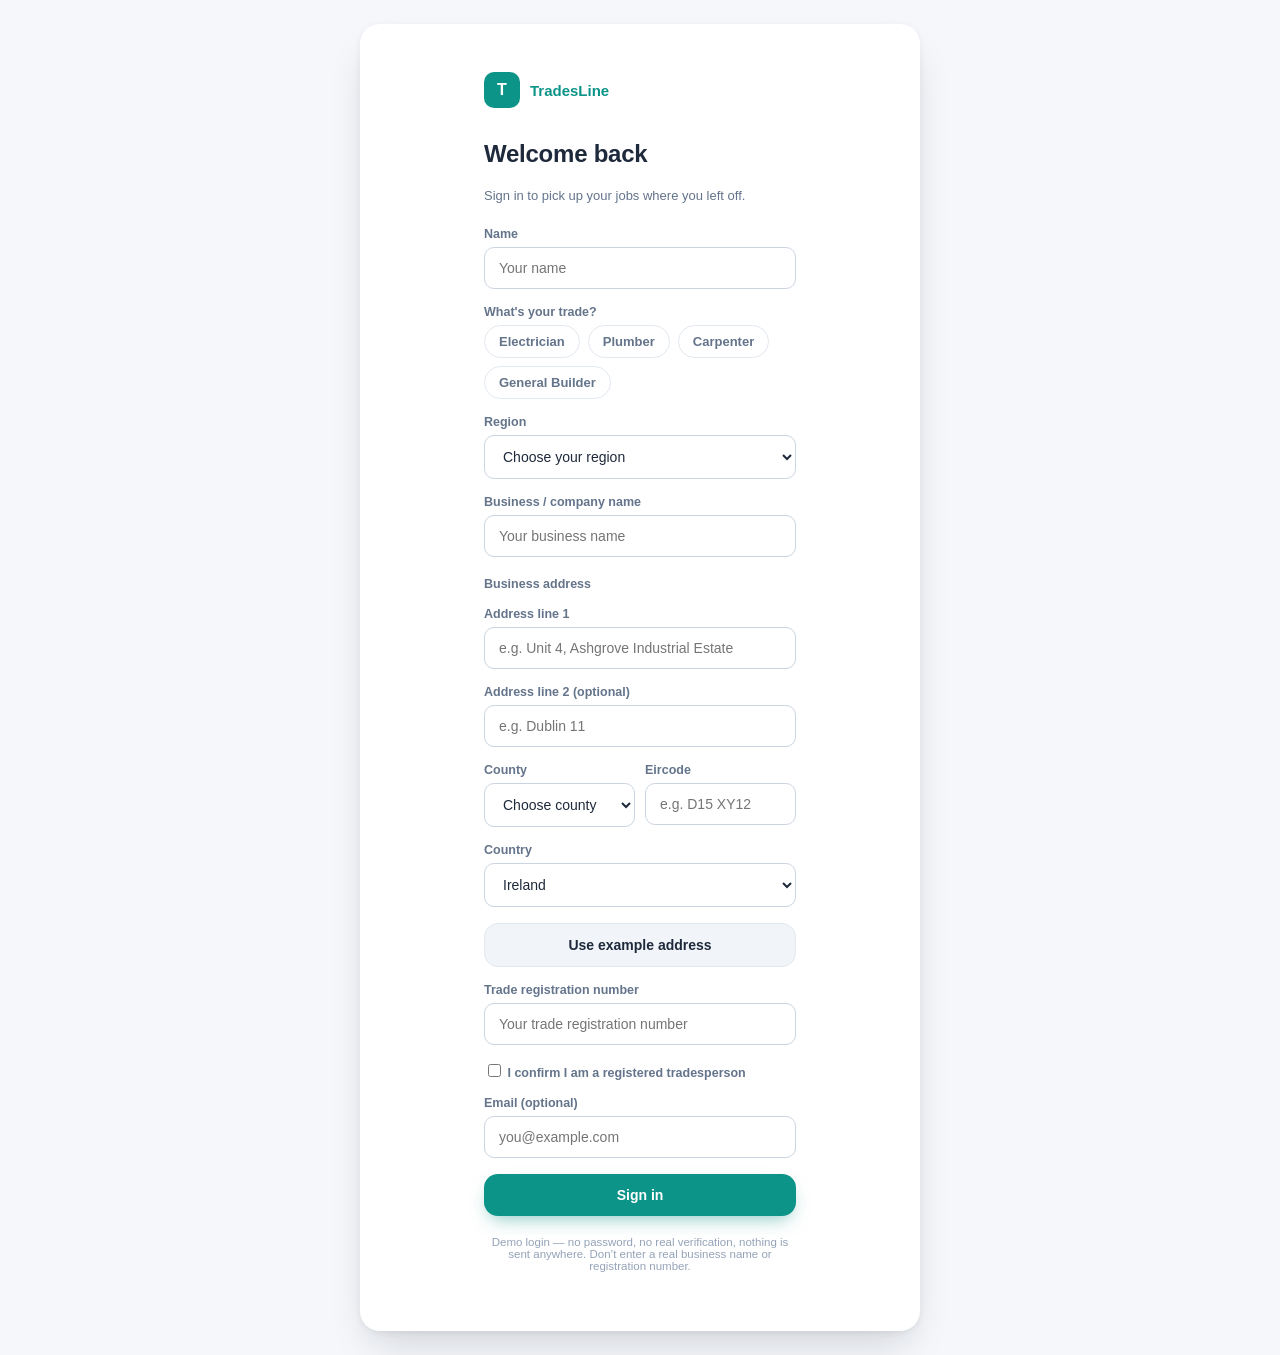
==== commit 3bd5f853: "Draft v2: expand customer/business address to structured Irish fields, add example fills, fix new-jo" ====
--- a/draft-v2/index.html
+++ b/draft-v2/index.html
@@ -67,6 +67,70 @@
           </label>
           <p class="field-error" id="login-business-name-error" hidden>Enter your business name to continue.</p>
 
+          <div class="field-group-label">Business address</div>
+          <label class="field">
+            <span class="field-label">Address line 1</span>
+            <input type="text" id="login-address-line1" name="addressLine1" placeholder="e.g. Unit 4, Ashgrove Industrial Estate" autocomplete="address-line1" />
+          </label>
+          <label class="field">
+            <span class="field-label">Address line 2 (optional)</span>
+            <input type="text" id="login-address-line2" name="addressLine2" placeholder="e.g. Dublin 11" autocomplete="address-line2" />
+          </label>
+          <div class="field-row">
+            <label class="field">
+              <span class="field-label">County</span>
+              <select id="login-address-county" name="county">
+                <option value="">Choose county</option>
+                <option value="Antrim">Antrim</option>
+                <option value="Armagh">Armagh</option>
+                <option value="Carlow">Carlow</option>
+                <option value="Cavan">Cavan</option>
+                <option value="Clare">Clare</option>
+                <option value="Cork">Cork</option>
+                <option value="Derry">Derry</option>
+                <option value="Donegal">Donegal</option>
+                <option value="Down">Down</option>
+                <option value="Dublin">Dublin</option>
+                <option value="Fermanagh">Fermanagh</option>
+                <option value="Galway">Galway</option>
+                <option value="Kerry">Kerry</option>
+                <option value="Kildare">Kildare</option>
+                <option value="Kilkenny">Kilkenny</option>
+                <option value="Laois">Laois</option>
+                <option value="Leitrim">Leitrim</option>
+                <option value="Limerick">Limerick</option>
+                <option value="Longford">Longford</option>
+                <option value="Louth">Louth</option>
+                <option value="Mayo">Mayo</option>
+                <option value="Meath">Meath</option>
+                <option value="Monaghan">Monaghan</option>
+                <option value="Offaly">Offaly</option>
+                <option value="Roscommon">Roscommon</option>
+                <option value="Sligo">Sligo</option>
+                <option value="Tipperary">Tipperary</option>
+                <option value="Tyrone">Tyrone</option>
+                <option value="Waterford">Waterford</option>
+                <option value="Westmeath">Westmeath</option>
+                <option value="Wexford">Wexford</option>
+                <option value="Wicklow">Wicklow</option>
+              </select>
+            </label>
+            <label class="field">
+              <span class="field-label">Eircode</span>
+              <input type="text" id="login-address-eircode" name="eircode" placeholder="e.g. D15 XY12" autocomplete="postal-code" />
+            </label>
+          </div>
+          <label class="field">
+            <span class="field-label">Country</span>
+            <select id="login-address-country" name="country">
+              <option value="Ireland" selected>Ireland</option>
+              <option value="Northern Ireland">Northern Ireland</option>
+              <option value="United Kingdom">United Kingdom</option>
+            </select>
+          </label>
+          <p class="field-error" id="login-address-error" hidden>Enter your business address to continue.</p>
+          <button type="button" class="btn btn-secondary" data-action="use-example-business-address">Use example address</button>
+
           <label class="field">
             <span class="field-label">Trade registration number</span>
             <input type="text" id="login-trade-reg" name="tradeRegNumber" placeholder="Your trade registration number" autocomplete="off" />
--- a/draft-v2/css/styles.css
+++ b/draft-v2/css/styles.css
@@ -218,6 +218,20 @@
   font-weight: 600;
   color: var(--ink-dim);
 }
+.field-group-label {
+  font-size: 12.5px;
+  font-weight: 700;
+  color: var(--ink-dim);
+  margin-top: 4px;
+}
+.field-row {
+  display: flex;
+  gap: 10px;
+}
+.field-row .field {
+  flex: 1;
+  min-width: 0;
+}
 .trade-group {
   display: flex;
   flex-wrap: wrap;
@@ -530,6 +544,18 @@
   display: flex;
   flex-direction: column;
   padding-bottom: 24px;
+}
+
+/* New-job intake screen: every other job-detail-body section supplies its
+   own horizontal padding via its own wrapper (.mat-list, .add-item-form,
+   .action-bar, .status-panel all carry 16px side margins/padding) — this
+   screen's fields and buttons had none, so on narrow phones they ran edge
+   to edge and clipped. */
+.new-job-form {
+  padding: 4px 16px 8px;
+  display: flex;
+  flex-direction: column;
+  gap: 14px;
 }
 
 #profile-body {
